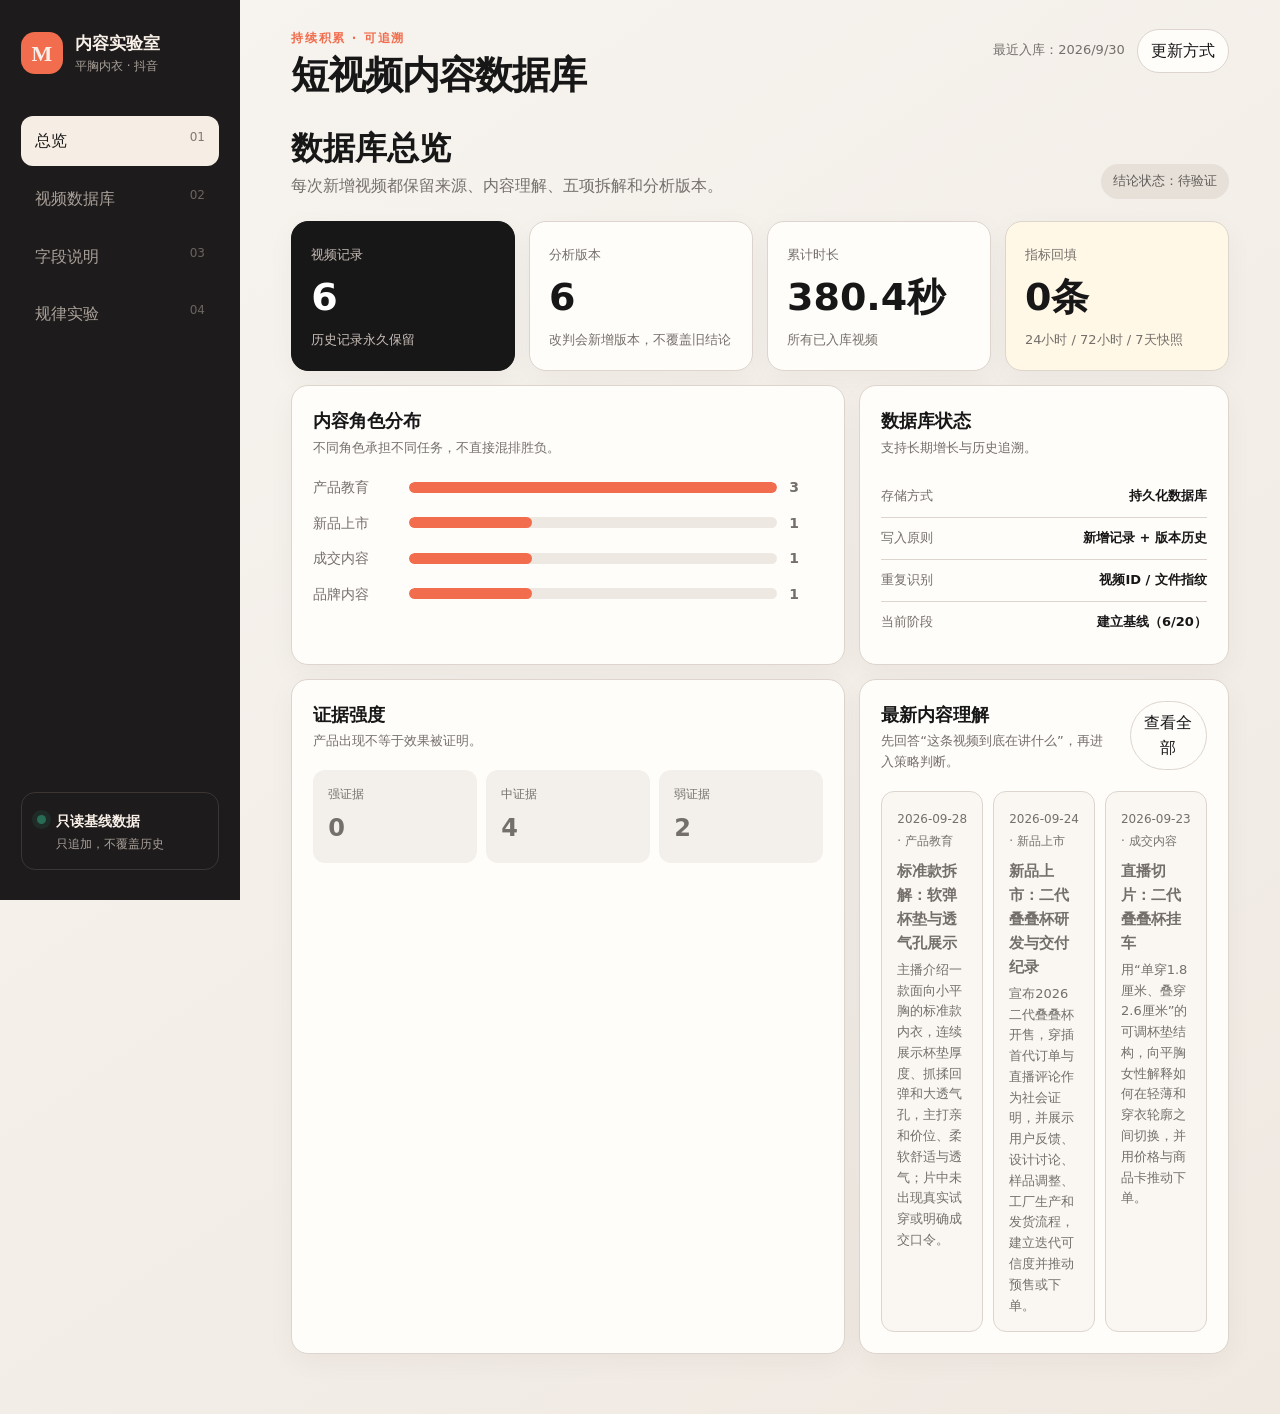
==== content-lab/index.html @ 4fa0233d "Add content lab GitHub Pages mirror" ====
<!doctype html>
<html lang="zh-CN">
<head>
  <meta charset="utf-8">
  <meta name="viewport" content="width=device-width,initial-scale=1">
  <meta name="description" content="平胸女士内衣短视频内容理解、数据沉淀与脚本实验数据库。">
  <title>平胸内衣内容实验室</title>
  <link rel="icon" type="image/svg+xml" href="data:image/svg+xml,%3Csvg xmlns='http://www.w3.org/2000/svg' viewBox='0 0 64 64'%3E%3Crect width='64' height='64' rx='15' fill='%23181718'/%3E%3Cpath d='M16 39c5-17 12-22 16-8 4-14 11-9 16 8' fill='none' stroke='%23ff7657' stroke-width='5' stroke-linecap='round'/%3E%3Ccircle cx='32' cy='45' r='3' fill='%23f3e7d9'/%3E%3C/svg%3E">
  <link rel="stylesheet" href="./styles.css">
</head>
<body>
  <a class="skip-link" href="#main">跳到主要内容</a>
  <div class="app-shell">
    <aside class="sidebar">
      <div class="brand"><div class="brand-mark">M</div><div><strong>内容实验室</strong><span>平胸内衣 · 抖音</span></div></div>
      <nav aria-label="主导航">
        <button class="nav-item active" data-view="overview"><span>总览</span><em>01</em></button>
        <button class="nav-item" data-view="videos"><span>视频数据库</span><em>02</em></button>
        <button class="nav-item" data-view="dictionary"><span>字段说明</span><em>03</em></button>
        <button class="nav-item" data-view="patterns"><span>规律实验</span><em>04</em></button>
      </nav>
      <div class="sidebar-note"><i></i><div><strong id="storageLabel">连接数据库中</strong><p>只追加，不覆盖历史</p></div></div>
    </aside>

    <main id="main">
      <header class="topbar">
        <div><p class="eyebrow">持续积累 · 可追溯</p><h1>短视频内容数据库</h1></div>
        <div class="top-actions"><span id="lastUpdated">读取最新数据…</span><button id="openGuide">更新方式</button></div>
      </header>

      <section class="view active" id="overview">
        <div class="section-heading"><div><h2>数据库总览</h2><p>每次新增视频都保留来源、内容理解、五项拆解和分析版本。</p></div><span class="pill" id="conclusionState">基线建立中</span></div>
        <div class="kpi-grid">
          <article class="kpi dark"><span>视频记录</span><strong id="videoCount">—</strong><p>历史记录永久保留</p></article>
          <article class="kpi"><span>分析版本</span><strong id="revisionCount">—</strong><p>改判会新增版本，不覆盖旧结论</p></article>
          <article class="kpi"><span>累计时长</span><strong id="durationTotal">—</strong><p>所有已入库视频</p></article>
          <article class="kpi warn"><span>指标回填</span><strong id="metricCount">—</strong><p>24小时 / 72小时 / 7天快照</p></article>
        </div>

        <div class="dashboard-grid">
          <article class="panel wide-panel"><div class="panel-head"><div><h3>内容角色分布</h3><p>不同角色承担不同任务，不直接混排胜负。</p></div></div><div id="roleChart" class="role-chart loading">正在读取…</div></article>
          <article class="panel"><div class="panel-head"><div><h3>数据库状态</h3><p>支持长期增长与历史追溯。</p></div></div><dl class="status-list"><div><dt>存储方式</dt><dd>持久化数据库</dd></div><div><dt>写入原则</dt><dd>新增记录 + 版本历史</dd></div><div><dt>重复识别</dt><dd>视频ID / 文件指纹</dd></div><div><dt>当前阶段</dt><dd id="stageValue">建立基线</dd></div></dl></article>
          <article class="panel"><div class="panel-head"><div><h3>证据强度</h3><p>产品出现不等于效果被证明。</p></div></div><div id="evidenceChart" class="evidence-chart loading">正在读取…</div></article>
          <article class="panel wide-panel"><div class="panel-head"><div><h3>最新内容理解</h3><p>先回答“这条视频到底在讲什么”，再进入策略判断。</p></div><button class="text-button" data-jump="videos">查看全部</button></div><div id="latestUnderstanding" class="latest-grid loading">正在读取…</div></article>
        </div>
      </section>

      <section class="view" id="videos">
        <div class="section-heading"><div><p class="eyebrow">一条视频一条主记录</p><h2>视频数据库</h2><p>观察事实、AI推断和未知项分开保存；前3秒与证明画面带时间码。</p></div></div>
        <div class="toolbar">
          <label class="search"><span>搜索</span><input id="searchInput" type="search" placeholder="视频ID、标题、内容、人群、卖点"></label>
          <label><span>内容角色</span><select id="roleFilter"><option value="">全部角色</option><option>成交内容</option><option>产品教育</option><option>品牌内容</option></select></label>
          <button id="searchButton" class="primary">查询</button>
        </div>
        <div class="video-layout"><div><div id="videoList" class="video-list loading">正在读取视频…</div><div class="pagination"><button id="prevPage">上一页</button><span id="pageInfo">第 1 页</span><button id="nextPage">下一页</button></div></div><aside id="videoDetail" class="video-detail"><div class="empty">请选择一条视频</div></aside></div>
      </section>

      <section class="view" id="dictionary">
        <div class="section-heading"><div><p class="eyebrow">排列顺序与判断口径</p><h2>每个数据为什么这样排</h2><p>先确认来源，再理解内容，随后区分事实与推断，最后用发布结果验证。</p></div></div>
        <div class="data-flow"><div><b>1</b><strong>来源身份</strong><span>是哪条视频，何时发布，是否重复</span></div><i></i><div><b>2</b><strong>内容理解</strong><span>它在讲什么，承担什么内容任务</span></div><i></i><div><b>3</b><strong>五项拆解</strong><span>品、人、钩子、证明、结果</span></div><i></i><div><b>4</b><strong>判断质量</strong><span>事实、推断、置信度、待确认</span></div><i></i><div><b>5</b><strong>效果验证</strong><span>留存、完播、点击、成交</span></div></div>
        <div id="dictionaryGrid" class="dictionary-grid"></div>
      </section>

      <section class="view" id="patterns">
        <div class="section-heading"><div><p class="eyebrow">只保存经验证的规律</p><h2>规律与脚本实验</h2><p>同类自有视频至少重复测试3次，才升级为“稳定有效”。</p></div><span class="pill">当前稳定规律 0</span></div>
        <div id="patternGrid" class="pattern-grid loading">正在读取…</div>
        <article class="panel rule"><h3>规律升级标准</h3><div class="ladder"><div class="active"><b>待验证</b><span>假设或1次测试</span></div><i></i><div><b>初步有效</b><span>至少2次同方向</span></div><i></i><div><b>稳定有效</b><span>至少3次可比测试</span></div><i></i><div><b>失效</b><span>重复测试不提升</span></div></div></article>
      </section>
    </main>
  </div>

  <dialog id="guideDialog"><button class="dialog-close" id="closeGuide" aria-label="关闭">×</button><p class="eyebrow">以后这样更新</p><h2>你发视频，我理解后追加进数据库</h2><ol><li>在当前聊天上传原视频，并尽量附来源链接、发布时间和公开数据。</li><li>我先判断视频在讲什么，再拆解商品、人群、前3秒、证明画面和目标结果。</li><li>分析完成后写入新记录；复核或补充指标时新增版本与快照，不覆盖历史。</li><li>刷新本网站即可看到最新数据库。</li></ol><p class="notice">网站不直接公开上传入口，避免未经复核的数据进入唯一可信库。原视频文件本身不复制到数据库；这里长期保存结构化分析、来源标识与效果数据。</p></dialog>
  <div id="toast" class="toast" role="status"></div>
  <script src="./app.js"></script>
</body>
</html>
---- content-lab/styles.css ----
:root{--ink:#181718;--muted:#746f6b;--paper:#f3efe9;--card:#fffdfa;--line:#ddd5cd;--orange:#f16d4d;--orange-soft:#ffe2d8;--pink:#dca5a8;--green:#286c56;--yellow:#eeb64b;--shadow:0 18px 50px rgba(44,31,24,.08);font-family:Inter,"PingFang SC","Microsoft YaHei",system-ui,sans-serif;color:var(--ink);background:var(--paper)}*{box-sizing:border-box}html{scroll-behavior:smooth}body{margin:0;min-width:320px;background:linear-gradient(145deg,#f7f4ef,#f0e9e2);font-size:16px;line-height:1.6}.skip-link{position:fixed;left:1rem;top:-5rem;background:#000;color:#fff;padding:.7rem 1rem;z-index:100}.skip-link:focus{top:1rem}.app-shell{display:grid;grid-template-columns:240px minmax(0,1fr);min-height:100vh}.sidebar{position:sticky;top:0;height:100vh;background:#1d1b1b;color:#f8f0e8;padding:30px 21px;display:flex;flex-direction:column}.brand{display:flex;gap:12px;align-items:center;margin-bottom:40px}.brand-mark{width:42px;height:42px;border-radius:14px;background:var(--orange);display:grid;place-items:center;font-family:Georgia,serif;font-size:22px;font-weight:700}.brand strong,.brand span{display:block}.brand strong{font-size:17px}.brand span{font-size:12px;color:#aaa19a}.sidebar nav{display:grid;gap:8px}.nav-item{border:0;background:transparent;color:#aaa19a;padding:12px 14px;border-radius:12px;font:inherit;text-align:left;display:flex;justify-content:space-between;cursor:pointer}.nav-item:hover,.nav-item:focus-visible{background:#2a2726;color:#fff}.nav-item.active{background:#f6eee5;color:#1d1b1b}.nav-item em{font-size:12px;font-style:normal;opacity:.55}.sidebar-note{margin-top:auto;border:1px solid #3b3634;border-radius:14px;padding:15px;display:flex;gap:10px}.sidebar-note i{width:9px;height:9px;border-radius:50%;background:var(--green);margin-top:7px;box-shadow:0 0 0 5px rgba(40,108,86,.2)}.sidebar-note strong{font-size:14px}.sidebar-note p{margin:1px 0 0;font-size:12px;color:#aaa19a}main{padding:29px 4vw 60px;max-width:1600px;width:100%}.topbar{display:flex;justify-content:space-between;align-items:flex-start;padding-bottom:26px}.eyebrow{margin:0 0 4px;font-size:12px;letter-spacing:.14em;text-transform:uppercase;color:var(--orange);font-weight:750}.topbar h1{margin:0;font-size:clamp(27px,3vw,40px);line-height:1.2;letter-spacing:-.03em}.top-actions{display:flex;align-items:center;gap:12px}.top-actions span{font-size:13px;color:var(--muted)}button,input,select{font:inherit}button{cursor:pointer}.top-actions button,.pagination button,.text-button{border:1px solid var(--line);background:var(--card);padding:8px 13px;border-radius:999px;color:var(--ink)}.view{display:none}.view.active{display:block}.section-heading{display:flex;justify-content:space-between;align-items:end;gap:20px;margin:4px 0 22px}.section-heading h2{font-size:clamp(24px,2.5vw,34px);line-height:1.25;margin:0 0 5px}.section-heading p{margin:0;color:var(--muted)}.pill{padding:7px 12px;border-radius:999px;background:#e6e0d9;color:#625c58;font-size:13px;white-space:nowrap}.kpi-grid{display:grid;grid-template-columns:repeat(4,1fr);gap:14px;margin-bottom:14px}.kpi,.panel{background:var(--card);border:1px solid var(--line);border-radius:17px;box-shadow:0 8px 28px rgba(44,31,24,.045)}.kpi{padding:19px;min-height:143px}.kpi.dark{background:var(--ink);color:#fff;border-color:var(--ink)}.kpi.warn{background:#fff8e7}.kpi>span{font-size:13px;color:var(--muted)}.kpi.dark>span,.kpi.dark p{color:#c8beb7}.kpi strong{display:block;font-size:38px;line-height:1.25;margin:8px 0}.kpi p{font-size:13px;color:var(--muted);margin:0}.dashboard-grid{display:grid;grid-template-columns:1.2fr .8fr;gap:14px}.panel{padding:21px}.wide-panel{min-width:0}.panel-head{display:flex;justify-content:space-between;gap:18px;align-items:flex-start;margin-bottom:18px}.panel-head h3,.rule h3{font-size:18px;margin:0}.panel-head p{font-size:13px;color:var(--muted);margin:2px 0 0}.role-chart{display:grid;gap:13px}.role-row{display:grid;grid-template-columns:84px minmax(100px,1fr) 34px;gap:12px;align-items:center;font-size:14px}.track{height:11px;background:#eee8e2;border-radius:999px;overflow:hidden}.bar{height:100%;min-width:8px;border-radius:999px;background:var(--orange)}.status-list{margin:0}.status-list div{display:flex;justify-content:space-between;gap:15px;border-top:1px solid var(--line);padding:10px 0}.status-list div:first-child{border-top:0}.status-list dt{color:var(--muted);font-size:13px}.status-list dd{margin:0;font-size:13px;font-weight:700}.evidence-chart{display:grid;grid-template-columns:repeat(3,1fr);gap:9px}.evidence-box{background:#f3efea;border-radius:12px;padding:15px}.evidence-box span,.evidence-box strong{display:block}.evidence-box span{font-size:12px;color:var(--muted)}.evidence-box strong{font-size:24px;margin-top:5px}.latest-grid{display:grid;grid-template-columns:repeat(3,1fr);gap:10px}.latest-card{border:1px solid var(--line);border-radius:13px;padding:15px;background:#faf7f3}.latest-card time{font-size:12px;color:var(--muted)}.latest-card h4{font-size:15px;margin:7px 0 5px}.latest-card p{font-size:13px;color:var(--muted);margin:0}.loading{color:var(--muted);font-size:14px}.toolbar{display:flex;align-items:end;gap:10px;flex-wrap:wrap;margin-bottom:16px}.toolbar label{display:grid;gap:5px}.toolbar label span{font-size:12px;color:var(--muted);font-weight:700}.search{min-width:min(420px,100%)}input,select{height:42px;border:1px solid var(--line);border-radius:10px;background:var(--card);padding:0 12px;color:var(--ink)}input:focus,select:focus{outline:3px solid rgba(241,109,77,.18);border-color:var(--orange)}.primary{height:42px;border:0;border-radius:10px;background:var(--ink);color:#fff;padding:0 18px}.video-layout{display:grid;grid-template-columns:minmax(330px,.78fr) minmax(460px,1.22fr);gap:16px;align-items:start}.video-list{display:grid;gap:9px}.video-card{display:grid;grid-template-columns:76px 1fr;gap:13px;text-align:left;width:100%;padding:11px;border:1px solid var(--line);border-radius:14px;background:var(--card);color:inherit}.video-card:hover,.video-card.active{border-color:var(--orange);box-shadow:0 8px 26px rgba(241,109,77,.1)}.video-card img{width:76px;height:98px;object-fit:cover;border-radius:8px;background:#e6e0da}.video-card-top{display:flex;justify-content:space-between;gap:9px;align-items:center}.role-tag{display:inline-block;font-size:12px;border-radius:999px;padding:3px 8px;background:var(--orange-soft);color:#963d28}.video-card time{font-size:12px;color:var(--muted)}.video-card h3{font-size:15px;line-height:1.4;margin:7px 0 3px}.video-card p{font-size:12px;color:var(--muted);margin:0}.pagination{display:flex;justify-content:center;align-items:center;gap:12px;margin:14px 0}.pagination span{font-size:13px;color:var(--muted)}.pagination button:disabled{opacity:.45;cursor:not-allowed}.video-detail{position:sticky;top:18px;background:var(--card);border:1px solid var(--line);border-radius:18px;padding:23px;box-shadow:var(--shadow);min-height:550px}.detail-head{display:flex;justify-content:space-between;gap:18px;border-bottom:1px solid var(--line);padding-bottom:17px}.detail-head h2{font-size:23px;margin:5px 0}.detail-head p{font-size:12px;color:var(--muted);margin:0}.confidence{text-align:right;white-space:nowrap}.confidence span{display:block;font-size:11px;color:var(--muted)}.confidence strong{color:#98652e}.understanding{margin:17px 0;background:var(--ink);color:#fff;border-radius:13px;padding:16px}.understanding span{font-size:11px;color:#d6cbc4}.understanding p{margin:5px 0 0;font-size:15px}.five-grid{display:grid;grid-template-columns:1fr 1fr;gap:9px}.five-item{background:#f4f0eb;padding:13px;border-radius:11px}.five-item.wide{grid-column:1/-1}.five-item span{font-size:11px;color:var(--orange);font-weight:750}.five-item p{font-size:13px;margin:4px 0 0}.evidence-strip{display:grid;grid-template-columns:repeat(3,1fr);gap:8px;margin:16px 0}.evidence-strip div{border:1px solid var(--line);border-radius:10px;padding:10px}.evidence-strip span,.evidence-strip strong{display:block}.evidence-strip span{font-size:11px;color:var(--muted)}.evidence-strip strong{font-size:13px}.detail-section{margin-top:15px}.detail-section h3{font-size:13px;margin:0 0 5px}.detail-section p{font-size:13px;color:#514b48;margin:0}.detail-section.alert{border-left:4px solid var(--yellow);background:#fff6e1;padding:12px}.history{margin-top:16px;border-top:1px solid var(--line);padding-top:13px}.history summary{font-size:13px;font-weight:700;cursor:pointer}.history li{font-size:12px;color:var(--muted);margin:6px 0}.data-flow{display:grid;grid-template-columns:1fr auto 1fr auto 1fr auto 1fr auto 1fr;align-items:center;margin:0 0 20px}.data-flow>div{background:var(--card);border:1px solid var(--line);border-radius:14px;padding:14px;min-height:125px}.data-flow b,.data-flow strong,.data-flow span{display:block}.data-flow b{font-family:Georgia,serif;color:var(--orange);font-size:20px}.data-flow span{font-size:12px;color:var(--muted);margin-top:4px}.data-flow>i{width:18px;height:1px;background:var(--line)}.dictionary-grid{display:grid;grid-template-columns:repeat(2,1fr);gap:11px}.field-card{background:var(--card);border:1px solid var(--line);border-radius:14px;padding:17px}.field-head{display:flex;justify-content:space-between;gap:12px}.field-head h3{font-size:16px;margin:0}.field-head span{font-size:11px;color:var(--orange);font-weight:700}.field-card>p{font-size:13px;color:var(--muted);margin:7px 0 11px}.field-meta{display:grid;grid-template-columns:1fr 1fr;gap:8px}.field-meta div{background:#f3efea;border-radius:8px;padding:8px}.field-meta small,.field-meta strong{display:block}.field-meta small{color:var(--muted)}.field-meta strong{font-size:12px;margin-top:2px}.pattern-grid{display:grid;grid-template-columns:repeat(3,1fr);gap:13px}.pattern-card{background:var(--card);border:1px solid var(--line);border-radius:16px;padding:19px}.pattern-top{display:flex;justify-content:space-between;align-items:center}.pattern-top code{font-size:11px;color:var(--muted)}.pattern-top span{font-size:11px;background:#fff0c8;color:#875b00;padding:4px 8px;border-radius:999px}.pattern-card h3{font-size:17px;margin:17px 0 6px}.pattern-card p{font-size:13px;color:var(--muted);min-height:64px}.pattern-card dl{margin:0}.pattern-card dl div{display:flex;justify-content:space-between;border-top:1px solid var(--line);padding:8px 0;font-size:12px}.pattern-card dt{color:var(--muted)}.pattern-card dd{margin:0;font-weight:700}.rule{margin-top:15px;background:var(--ink);color:#fff}.ladder{display:flex;align-items:center;margin-top:16px}.ladder div{border:1px solid #4d4744;border-radius:10px;padding:10px 12px;min-width:140px}.ladder div.active{background:var(--orange);border-color:var(--orange)}.ladder b,.ladder span{display:block}.ladder span{font-size:11px;color:#bbb2ac}.ladder .active span{color:#fff0e9}.ladder i{height:1px;background:#5b5552;flex:1}.empty{display:grid;place-items:center;min-height:180px;color:var(--muted)}dialog{width:min(570px,calc(100% - 32px));border:0;border-radius:20px;padding:30px;box-shadow:0 30px 90px rgba(0,0,0,.25)}dialog::backdrop{background:rgba(18,16,15,.62);backdrop-filter:blur(5px)}dialog h2{font-size:27px;line-height:1.25;margin:4px 0 17px}.dialog-close{position:absolute;right:15px;top:13px;border:0;background:#eee9e3;width:34px;height:34px;border-radius:50%;font-size:20px}.notice{background:#fff3d8;padding:12px;border-radius:10px;font-size:13px}.toast{display:none;position:fixed;right:18px;bottom:18px;background:#1d1b1b;color:#fff;padding:11px 14px;border-radius:10px;box-shadow:var(--shadow);font-size:13px}.toast.show{display:block}@media(max-width:1100px){.kpi-grid{grid-template-columns:repeat(2,1fr)}.dashboard-grid{grid-template-columns:1fr}.video-layout{grid-template-columns:1fr}.video-detail{position:static}.pattern-grid{grid-template-columns:1fr}.data-flow{grid-template-columns:1fr}.data-flow>i{width:1px;height:12px;justify-self:center}.latest-grid{grid-template-columns:1fr 1fr}}@media(max-width:760px){.app-shell{display:block}.sidebar{position:static;height:auto;padding:15px}.brand{margin-bottom:13px}.sidebar nav{display:flex;overflow-x:auto}.nav-item{min-width:max-content}.sidebar-note{display:none}main{padding:19px 15px 45px}.topbar{display:block}.top-actions{margin-top:13px;justify-content:space-between}.top-actions>span{display:none}.section-heading{display:block}.section-heading .pill{display:inline-block;margin-top:10px}.kpi-grid{grid-template-columns:1fr 1fr}.dictionary-grid{grid-template-columns:1fr}.latest-grid{grid-template-columns:1fr}.five-grid{grid-template-columns:1fr}.five-item.wide{grid-column:auto}.ladder{display:grid}.ladder i{width:1px;height:13px;justify-self:center}.toolbar>*{width:100%}.evidence-chart{grid-template-columns:1fr 1fr}.detail-head{display:block}.confidence{text-align:left;margin-top:8px}.field-meta{grid-template-columns:1fr}}@media(max-width:460px){.kpi-grid{grid-template-columns:1fr}.video-card{grid-template-columns:64px 1fr}.video-card img{width:64px;height:86px}.evidence-strip{grid-template-columns:1fr}}
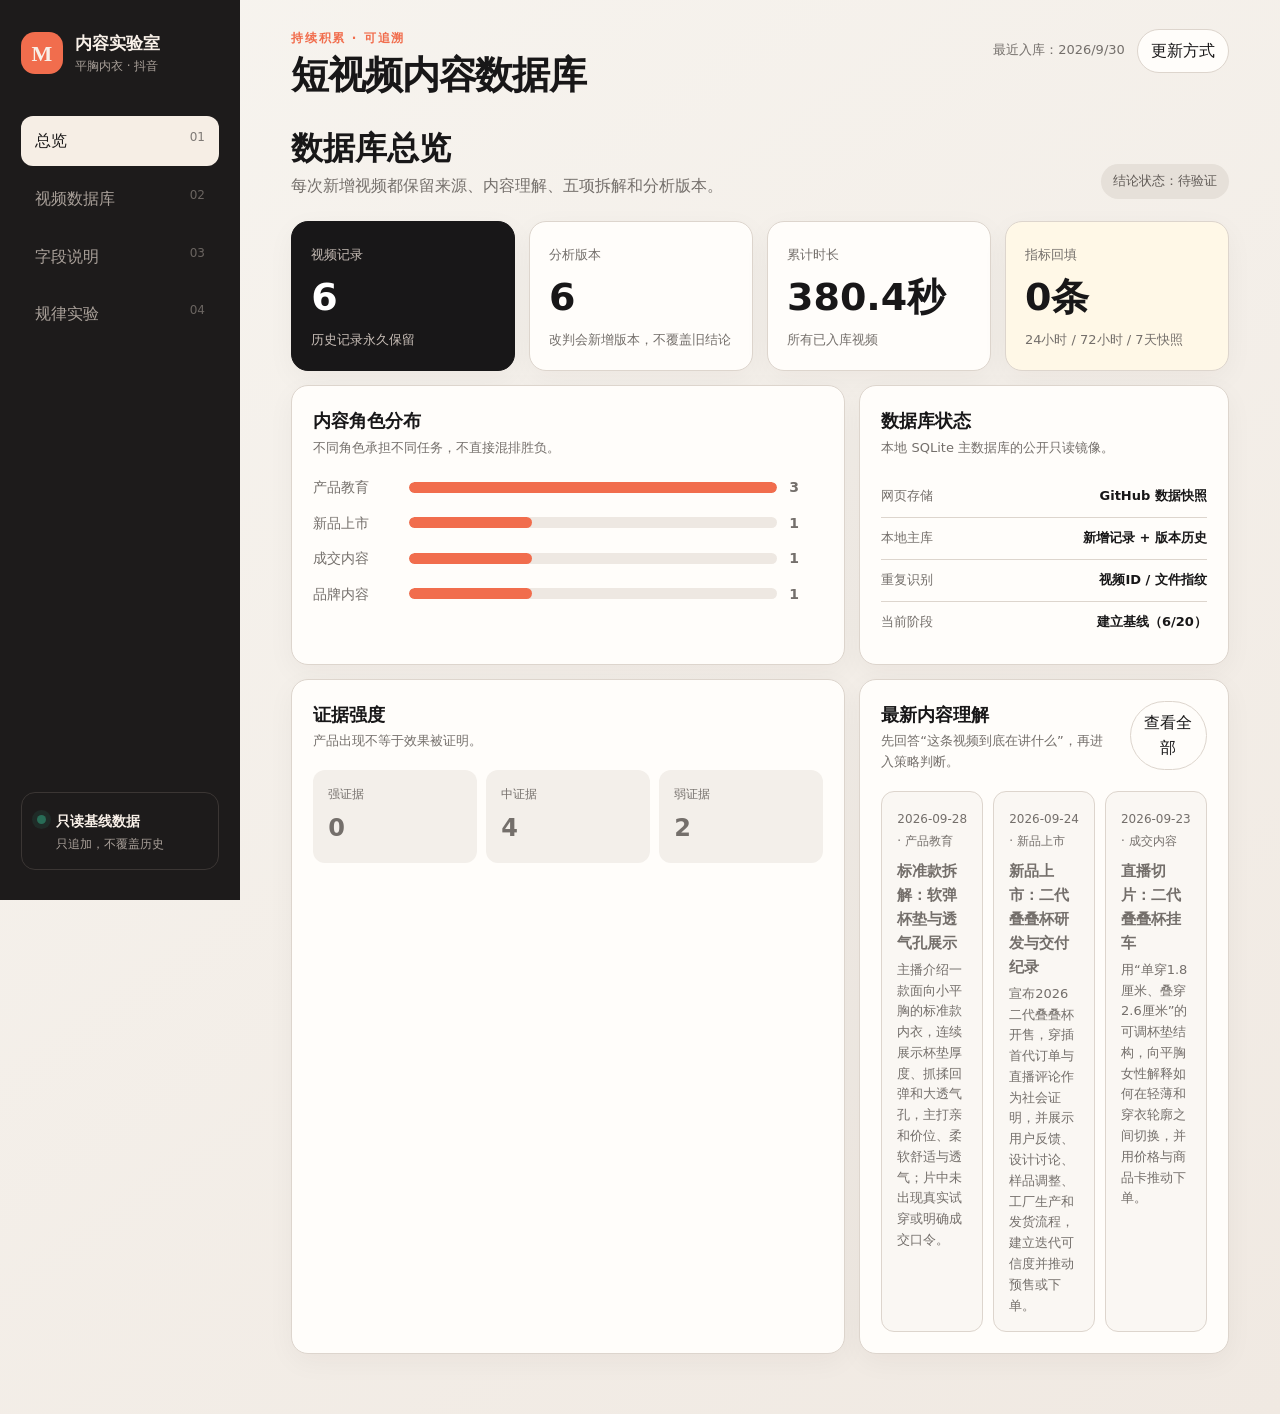
==== commit 0fe304cc: "Clarify GitHub Pages data mirror" ====
--- a/content-lab/index.html
+++ b/content-lab/index.html
@@ -39,7 +39,7 @@
 
         <div class="dashboard-grid">
           <article class="panel wide-panel"><div class="panel-head"><div><h3>内容角色分布</h3><p>不同角色承担不同任务，不直接混排胜负。</p></div></div><div id="roleChart" class="role-chart loading">正在读取…</div></article>
-          <article class="panel"><div class="panel-head"><div><h3>数据库状态</h3><p>支持长期增长与历史追溯。</p></div></div><dl class="status-list"><div><dt>存储方式</dt><dd>持久化数据库</dd></div><div><dt>写入原则</dt><dd>新增记录 + 版本历史</dd></div><div><dt>重复识别</dt><dd>视频ID / 文件指纹</dd></div><div><dt>当前阶段</dt><dd id="stageValue">建立基线</dd></div></dl></article>
+          <article class="panel"><div class="panel-head"><div><h3>数据库状态</h3><p>本地 SQLite 主数据库的公开只读镜像。</p></div></div><dl class="status-list"><div><dt>网页存储</dt><dd>GitHub 数据快照</dd></div><div><dt>本地主库</dt><dd>新增记录 + 版本历史</dd></div><div><dt>重复识别</dt><dd>视频ID / 文件指纹</dd></div><div><dt>当前阶段</dt><dd id="stageValue">建立基线</dd></div></dl></article>
           <article class="panel"><div class="panel-head"><div><h3>证据强度</h3><p>产品出现不等于效果被证明。</p></div></div><div id="evidenceChart" class="evidence-chart loading">正在读取…</div></article>
           <article class="panel wide-panel"><div class="panel-head"><div><h3>最新内容理解</h3><p>先回答“这条视频到底在讲什么”，再进入策略判断。</p></div><button class="text-button" data-jump="videos">查看全部</button></div><div id="latestUnderstanding" class="latest-grid loading">正在读取…</div></article>
         </div>
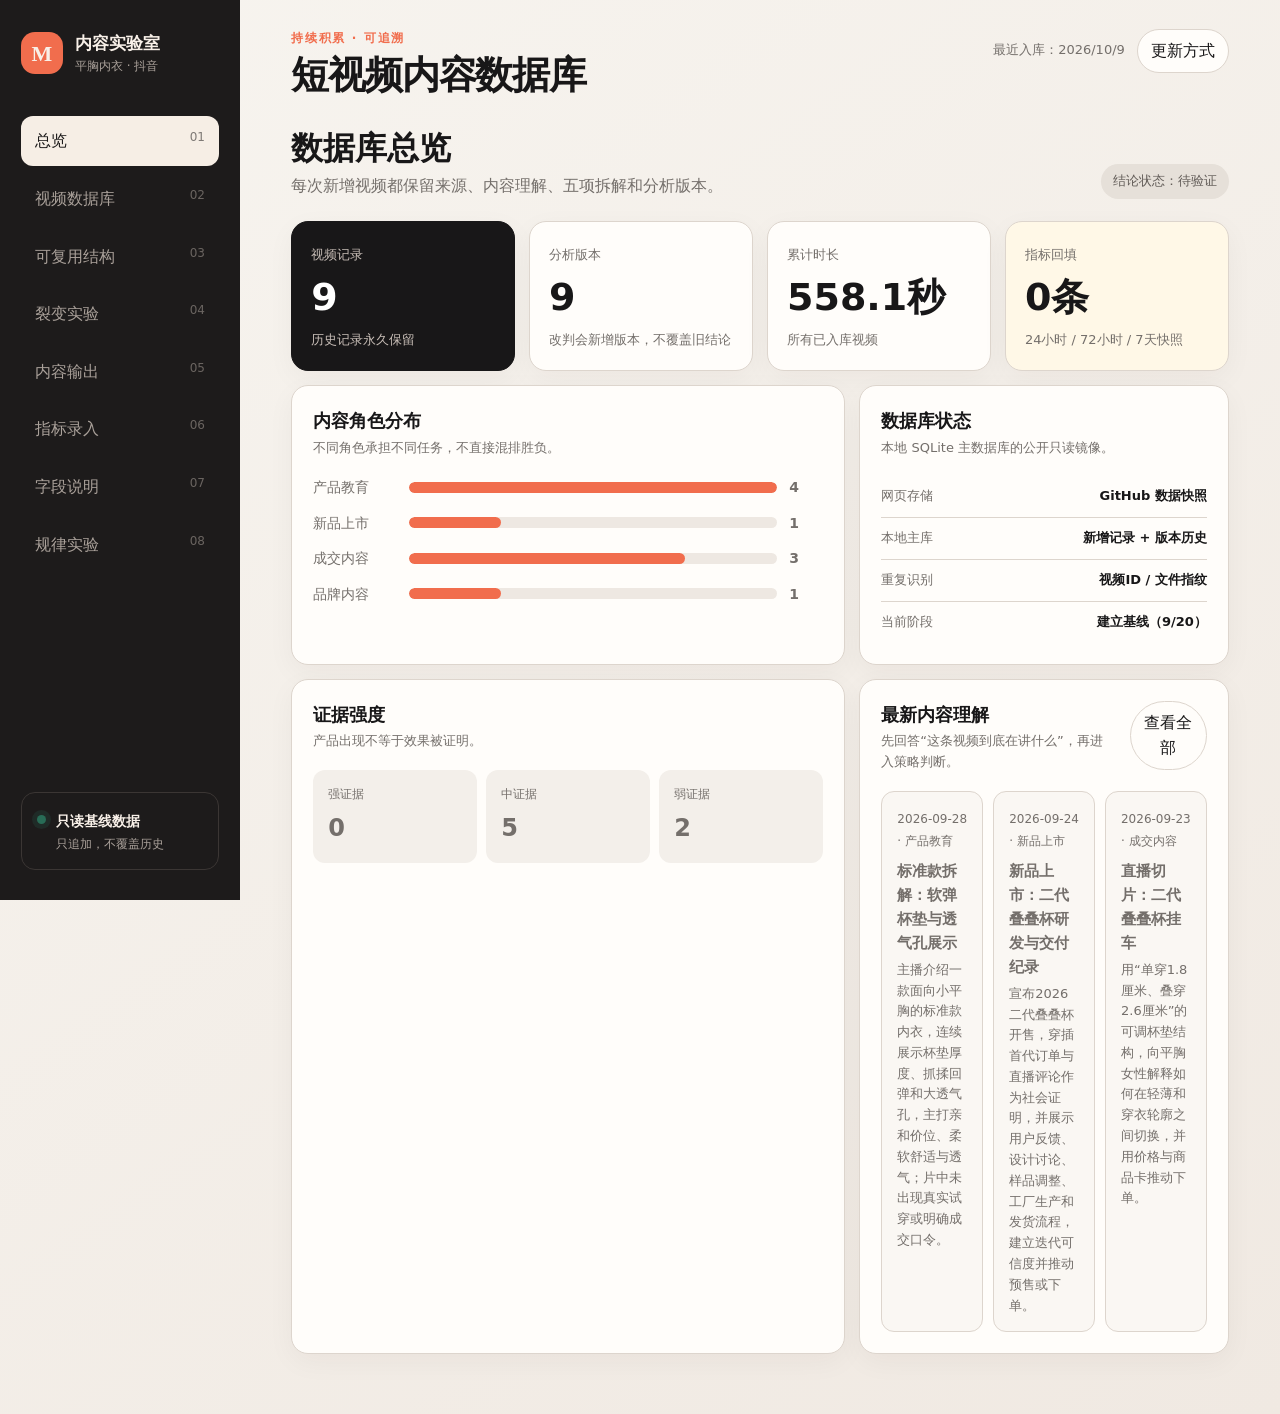
==== commit 654e08af: "Add data-driven content decision system" ====
--- a/content-lab/index.html
+++ b/content-lab/index.html
@@ -7,6 +7,7 @@
   <title>平胸内衣内容实验室</title>
   <link rel="icon" type="image/svg+xml" href="data:image/svg+xml,%3Csvg xmlns='http://www.w3.org/2000/svg' viewBox='0 0 64 64'%3E%3Crect width='64' height='64' rx='15' fill='%23181718'/%3E%3Cpath d='M16 39c5-17 12-22 16-8 4-14 11-9 16 8' fill='none' stroke='%23ff7657' stroke-width='5' stroke-linecap='round'/%3E%3Ccircle cx='32' cy='45' r='3' fill='%23f3e7d9'/%3E%3C/svg%3E">
   <link rel="stylesheet" href="./styles.css">
+  <link rel="stylesheet" href="./decision.css">
 </head>
 <body>
   <a class="skip-link" href="#main">跳到主要内容</a>
@@ -16,8 +17,12 @@
       <nav aria-label="主导航">
         <button class="nav-item active" data-view="overview"><span>总览</span><em>01</em></button>
         <button class="nav-item" data-view="videos"><span>视频数据库</span><em>02</em></button>
-        <button class="nav-item" data-view="dictionary"><span>字段说明</span><em>03</em></button>
-        <button class="nav-item" data-view="patterns"><span>规律实验</span><em>04</em></button>
+        <button class="nav-item" data-view="reuse"><span>可复用结构</span><em>03</em></button>
+        <button class="nav-item" data-view="variations"><span>裂变实验</span><em>04</em></button>
+        <button class="nav-item" data-view="outputs"><span>内容输出</span><em>05</em></button>
+        <button class="nav-item" data-view="metric-entry"><span>指标录入</span><em>06</em></button>
+        <button class="nav-item" data-view="dictionary"><span>字段说明</span><em>07</em></button>
+        <button class="nav-item" data-view="patterns"><span>规律实验</span><em>08</em></button>
       </nav>
       <div class="sidebar-note"><i></i><div><strong id="storageLabel">连接数据库中</strong><p>只追加，不覆盖历史</p></div></div>
     </aside>
@@ -44,6 +49,11 @@
           <article class="panel wide-panel"><div class="panel-head"><div><h3>最新内容理解</h3><p>先回答“这条视频到底在讲什么”，再进入策略判断。</p></div><button class="text-button" data-jump="videos">查看全部</button></div><div id="latestUnderstanding" class="latest-grid loading">正在读取…</div></article>
         </div>
       </section>
+
+      <section class="view" id="reuse"><div class="section-heading"><div><p class="eyebrow">目标一 · 判断能否复用</p><h2>可复用结构</h2><p>只在同内容角色、同数据窗口内比较；样本不足时只保留假设。</p></div><span class="pill">至少3条同类视频</span></div><div id="reuseGrid" class="decision-grid loading">正在计算…</div></section>
+      <section class="view" id="variations"><div class="section-heading"><div><p class="eyebrow">目标二 · 单变量裂变</p><h2>裂变实验</h2><p>每次只替换人群、钩子、产品判断、证明镜头或成交承接中的一个变量。</p></div><span class="pill">A/B各至少3条</span></div><div id="experimentGrid" class="experiment-grid loading">正在生成…</div><h3 class="subsection-title">待验证的裂变方向</h3><div id="variationGrid" class="decision-grid compact loading">正在生成…</div></section>
+      <section class="view" id="outputs"><div class="section-heading"><div><p class="eyebrow">目标三 · 形成下一批内容</p><h2>选题与脚本建议</h2><p>已验证规律才标记为推荐拍摄；单条证据只生成测试稿。</p></div><span class="pill">不把假设当结论</span></div><div id="outputGrid" class="output-grid loading">正在生成…</div></section>
+      <section class="view" id="metric-entry"><div class="section-heading"><div><p class="eyebrow">24小时初判 · 72小时复核 · 7天定论</p><h2>指标录入与批量校验</h2><p>公开网页不直接写入主库；在此整理并校验数据，导出后由本地主库追加入库。</p></div><span class="pill" id="draftCount">0条待导出</span></div><div class="metric-layout"><form id="metricForm" class="panel metric-form"><h3>单条补录</h3><label>视频<select name="video_id" id="metricVideo" required></select></label><div class="form-row"><label>数据窗口<select name="checkpoint"><option value="24h">24小时</option><option value="72h">72小时</option><option value="7d">7天</option></select></label><label>采集时间<input name="captured_at" type="datetime-local" required></label></div><div id="metricFields" class="metric-fields"></div><label>流量说明<textarea name="traffic_note" placeholder="自然流/投流、发布时间、优惠、主播变化等"></textarea></label><button class="primary" type="submit">加入待导出数据</button><p id="metricMessage" class="form-message"></p></form><article class="panel import-panel"><h3>Excel / CSV批量导入</h3><p>请先另存为CSV。模板必须包含视频ID、数据窗口和采集时间；合法行与错误行会分别显示。</p><input id="metricFile" type="file" accept=".csv,text/csv"><div id="importResult" class="import-result">尚未选择文件</div><div class="import-actions"><button id="downloadTemplate" class="text-button">下载CSV模板</button><button id="exportDrafts" class="primary">导出已校验数据</button></div></article></div></section>
 
       <section class="view" id="videos">
         <div class="section-heading"><div><p class="eyebrow">一条视频一条主记录</p><h2>视频数据库</h2><p>观察事实、AI推断和未知项分开保存；前3秒与证明画面带时间码。</p></div></div>
@@ -72,5 +82,6 @@
   <dialog id="guideDialog"><button class="dialog-close" id="closeGuide" aria-label="关闭">×</button><p class="eyebrow">以后这样更新</p><h2>你发视频，我理解后追加进数据库</h2><ol><li>在当前聊天上传原视频，并尽量附来源链接、发布时间和公开数据。</li><li>我先判断视频在讲什么，再拆解商品、人群、前3秒、证明画面和目标结果。</li><li>分析完成后写入新记录；复核或补充指标时新增版本与快照，不覆盖历史。</li><li>刷新本网站即可看到最新数据库。</li></ol><p class="notice">网站不直接公开上传入口，避免未经复核的数据进入唯一可信库。原视频文件本身不复制到数据库；这里长期保存结构化分析、来源标识与效果数据。</p></dialog>
   <div id="toast" class="toast" role="status"></div>
   <script src="./app.js"></script>
+  <script src="./decision-ui.js"></script>
 </body>
 </html>
--- a/content-lab/decision.css
+++ b/content-lab/decision.css
@@ -0,0 +1 @@
+.decision-grid{display:grid;grid-template-columns:repeat(2,minmax(0,1fr));gap:14px}.decision-grid.compact{grid-template-columns:repeat(3,minmax(0,1fr))}.decision-card,.experiment-card,.output-card{background:var(--card);border:1px solid var(--line);border-radius:16px;padding:18px;box-shadow:0 8px 28px rgba(44,31,24,.045)}.decision-top{display:flex;align-items:center;justify-content:space-between;gap:12px}.decision-top>span{font-size:12px;color:var(--muted)}.status{font-size:12px;padding:4px 9px;border-radius:999px}.status.pending{background:#fff1ca;color:#7b5700}.status.good{background:#dff3e9;color:#176045}.status.bad{background:#ffe1df;color:#913a32}.status.candidate{background:#e1ecff;color:#305999}.decision-card h3,.experiment-card h3,.output-card h3{font-size:18px;margin:14px 0 8px}.decision-chain{color:#443f3c;font-weight:650}.decision-card dl{margin:14px 0 0}.decision-card dl div{display:flex;justify-content:space-between;gap:18px;border-top:1px solid var(--line);padding:8px 0}.decision-card dt{font-size:12px;color:var(--muted)}.decision-card dd{font-size:12px;text-align:right;margin:0;font-weight:700}.decision-card aside,.challenge-box{margin-top:12px;padding:11px;border-radius:10px;background:#fff5dc;color:#72520b;font-size:12px}.compact-card p{font-size:13px;margin:7px 0}.compact-card footer,.experiment-card footer,.output-card footer{border-top:1px solid var(--line);margin-top:12px;padding-top:10px;font-size:12px;color:var(--muted)}.experiment-grid,.output-grid{display:grid;grid-template-columns:repeat(3,minmax(0,1fr));gap:14px}.experiment-card>p{font-size:13px}.challenge{background:#fff5dc;padding:10px;border-radius:9px}.ab-grid{display:grid;grid-template-columns:1fr 1fr;gap:8px}.ab-grid>div{background:#f3efea;border-radius:10px;padding:10px}.ab-grid b,.ab-grid span{display:block}.ab-grid span{font-size:12px;margin-top:4px}.subsection-title{font-size:20px;margin:28px 0 13px}.output-card ol{padding:0;margin:12px 0;list-style:none}.output-card li{display:grid;grid-template-columns:76px 1fr;gap:10px;border-top:1px solid var(--line);padding:9px 0}.output-card li b{font-size:12px;color:var(--orange)}.output-card li span{font-size:13px}.metric-layout{display:grid;grid-template-columns:1.1fr .9fr;gap:14px}.metric-form label{display:grid;gap:5px;font-size:12px;font-weight:700;color:var(--muted);margin-bottom:10px}.metric-form textarea{min-height:82px;border:1px solid var(--line);border-radius:10px;padding:10px;font:inherit;resize:vertical}.form-row{display:grid;grid-template-columns:1fr 1fr;gap:10px}.metric-fields{display:grid;grid-template-columns:repeat(3,1fr);gap:8px}.form-message{font-size:13px;color:var(--orange)}.import-panel>p{font-size:13px;color:var(--muted)}.import-result{margin:14px 0;background:#f3efea;border-radius:10px;padding:13px;min-height:80px;font-size:13px}.import-result ul{padding-left:18px}.import-actions{display:flex;gap:8px;flex-wrap:wrap}.video-decision{border-top:1px solid var(--line);margin-top:18px;padding-top:17px}.video-decision h3{font-size:15px;margin:15px 0 8px}.feature-tags{display:flex;flex-wrap:wrap;gap:6px}.feature-tags span{font-size:12px;background:#f1ebe5;border-radius:999px;padding:5px 9px}.data-empty{background:#fff5dc;color:#72520b;padding:11px;border-radius:9px;font-size:13px}.snapshot-table>div{display:grid;grid-template-columns:50px repeat(4,1fr);gap:6px;border-top:1px solid var(--line);padding:8px 0;font-size:12px}.mini-decisions{display:grid;grid-template-columns:repeat(3,1fr);gap:7px}.mini-decisions>div{background:#f3efea;border-radius:9px;padding:9px}.mini-decisions b,.mini-decisions span{display:block}.mini-decisions b{font-size:12px;color:var(--orange)}.mini-decisions span{font-size:12px;margin-top:3px}.challenge-box p{margin:4px 0 0}@media(max-width:1100px){.decision-grid.compact,.experiment-grid,.output-grid{grid-template-columns:1fr 1fr}.metric-layout{grid-template-columns:1fr}}@media(max-width:760px){.decision-grid,.decision-grid.compact,.experiment-grid,.output-grid{grid-template-columns:1fr}.metric-fields{grid-template-columns:1fr 1fr}.form-row{grid-template-columns:1fr}.mini-decisions{grid-template-columns:1fr}.snapshot-table>div{grid-template-columns:1fr 1fr}.sidebar nav{flex-wrap:nowrap}}
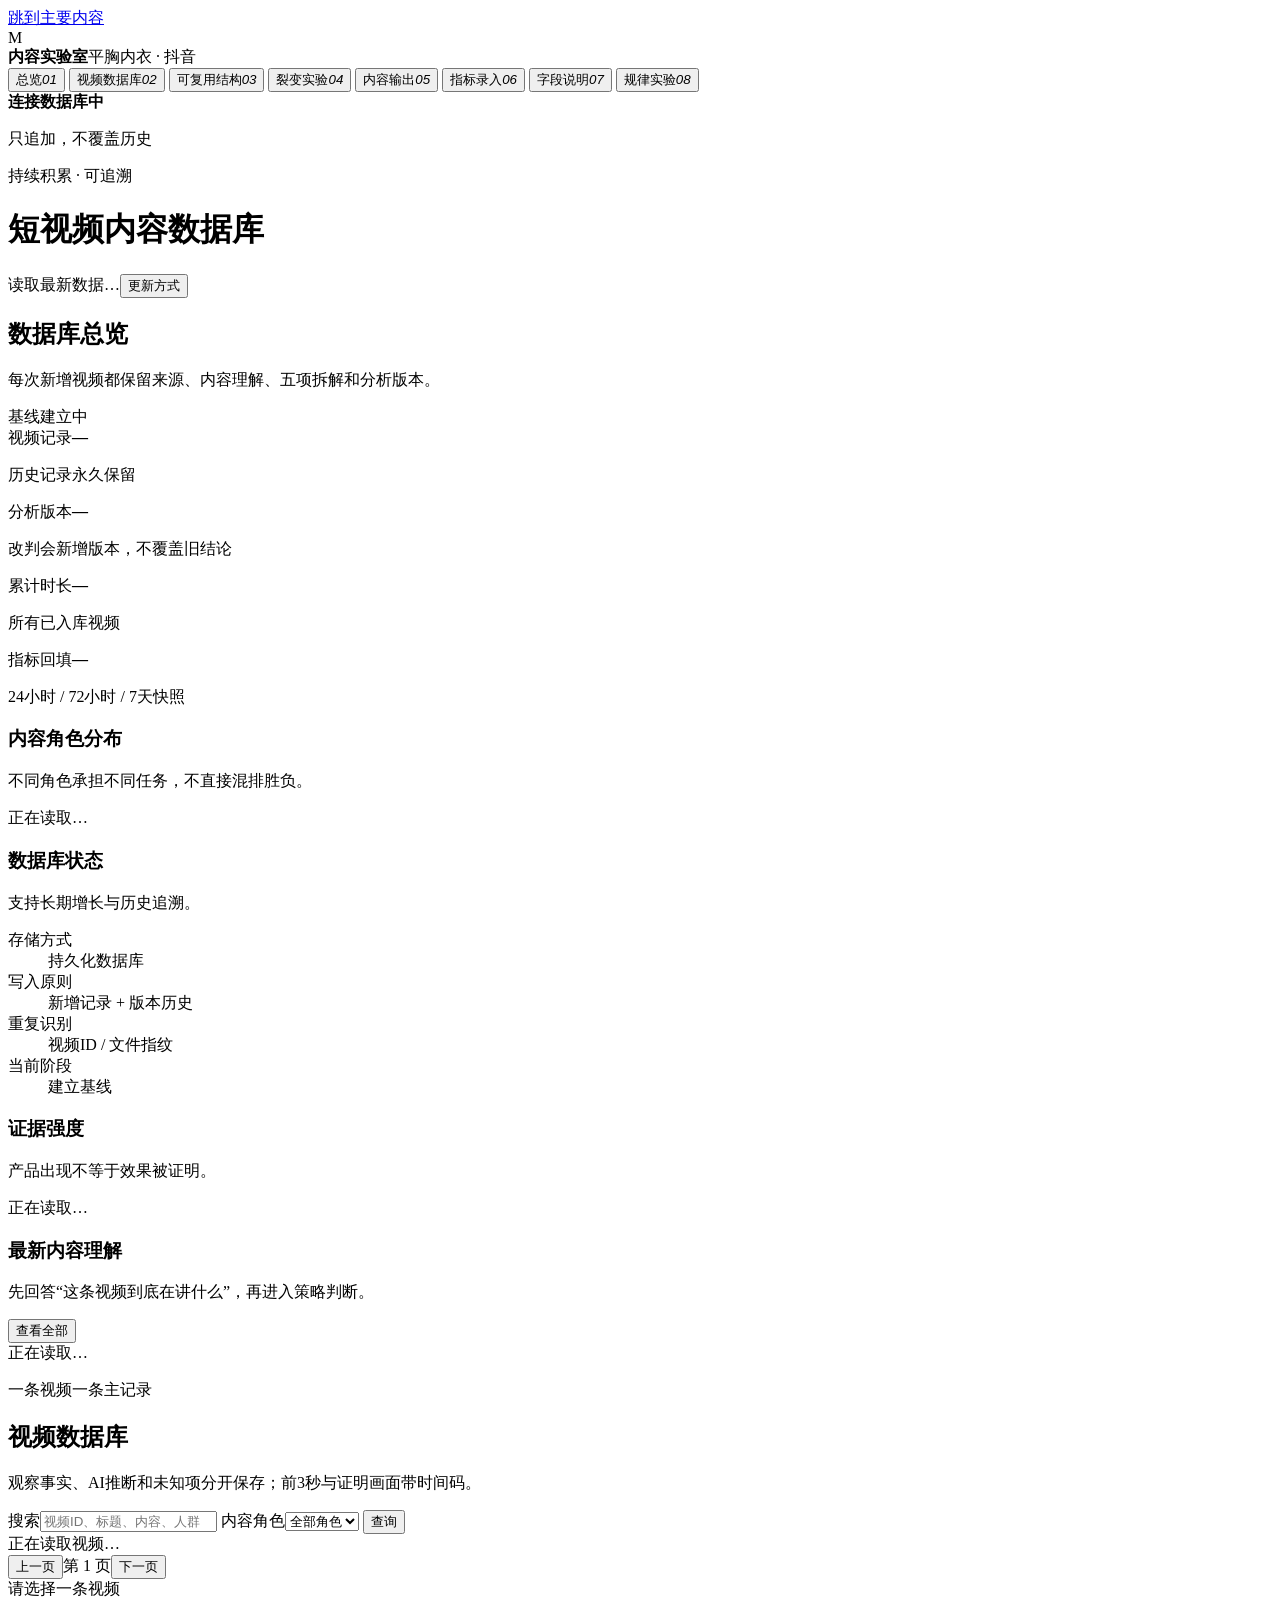
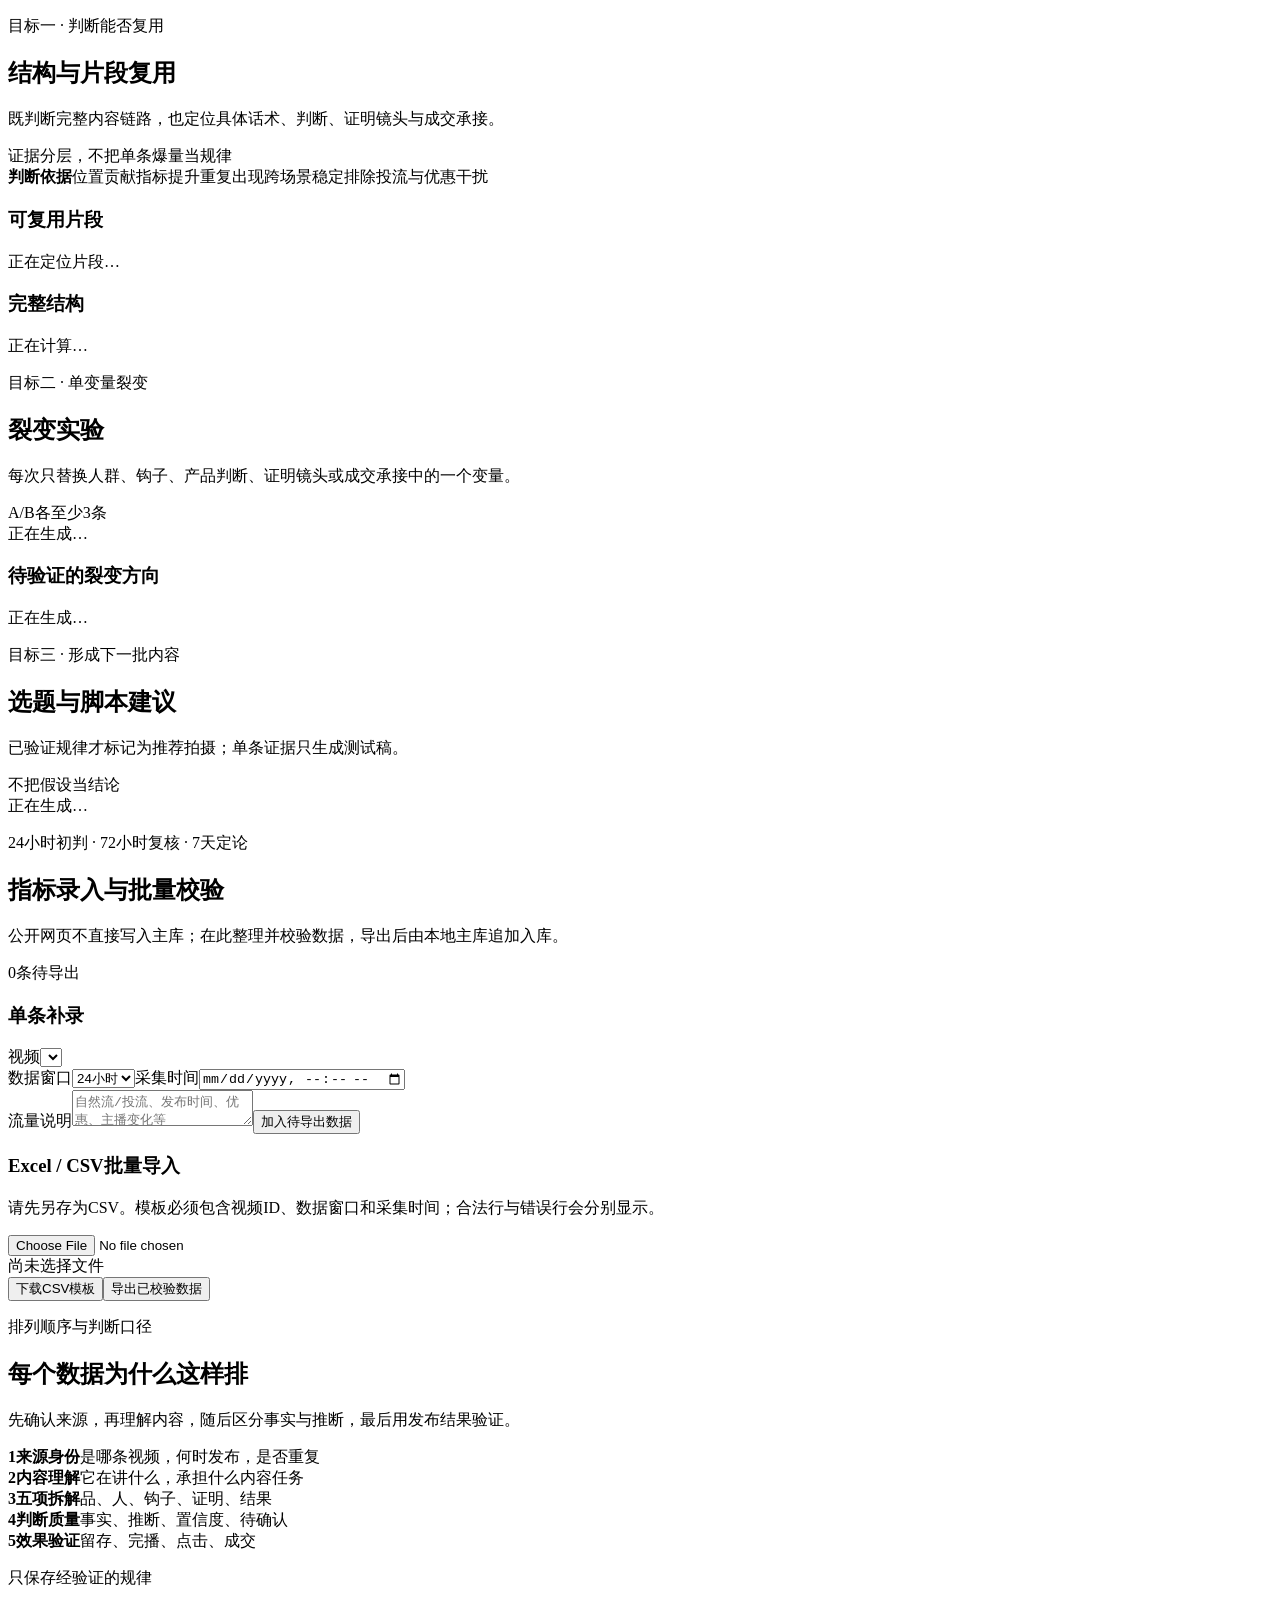
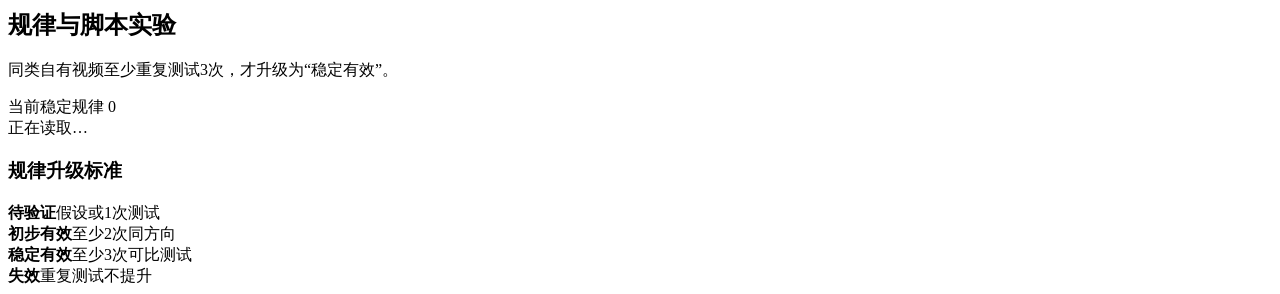
==== commit 88fecff9: "扩展可复用判断至片段级证据" ====
--- a/content-lab/index.html
+++ b/content-lab/index.html
@@ -6,8 +6,7 @@
   <meta name="description" content="平胸女士内衣短视频内容理解、数据沉淀与脚本实验数据库。">
   <title>平胸内衣内容实验室</title>
   <link rel="icon" type="image/svg+xml" href="data:image/svg+xml,%3Csvg xmlns='http://www.w3.org/2000/svg' viewBox='0 0 64 64'%3E%3Crect width='64' height='64' rx='15' fill='%23181718'/%3E%3Cpath d='M16 39c5-17 12-22 16-8 4-14 11-9 16 8' fill='none' stroke='%23ff7657' stroke-width='5' stroke-linecap='round'/%3E%3Ccircle cx='32' cy='45' r='3' fill='%23f3e7d9'/%3E%3C/svg%3E">
-  <link rel="stylesheet" href="./styles.css">
-  <link rel="stylesheet" href="./decision.css">
+  <link rel="stylesheet" href="/styles.css">
 </head>
 <body>
   <a class="skip-link" href="#main">跳到主要内容</a>
@@ -44,16 +43,11 @@
 
         <div class="dashboard-grid">
           <article class="panel wide-panel"><div class="panel-head"><div><h3>内容角色分布</h3><p>不同角色承担不同任务，不直接混排胜负。</p></div></div><div id="roleChart" class="role-chart loading">正在读取…</div></article>
-          <article class="panel"><div class="panel-head"><div><h3>数据库状态</h3><p>本地 SQLite 主数据库的公开只读镜像。</p></div></div><dl class="status-list"><div><dt>网页存储</dt><dd>GitHub 数据快照</dd></div><div><dt>本地主库</dt><dd>新增记录 + 版本历史</dd></div><div><dt>重复识别</dt><dd>视频ID / 文件指纹</dd></div><div><dt>当前阶段</dt><dd id="stageValue">建立基线</dd></div></dl></article>
+          <article class="panel"><div class="panel-head"><div><h3>数据库状态</h3><p>支持长期增长与历史追溯。</p></div></div><dl class="status-list"><div><dt>存储方式</dt><dd>持久化数据库</dd></div><div><dt>写入原则</dt><dd>新增记录 + 版本历史</dd></div><div><dt>重复识别</dt><dd>视频ID / 文件指纹</dd></div><div><dt>当前阶段</dt><dd id="stageValue">建立基线</dd></div></dl></article>
           <article class="panel"><div class="panel-head"><div><h3>证据强度</h3><p>产品出现不等于效果被证明。</p></div></div><div id="evidenceChart" class="evidence-chart loading">正在读取…</div></article>
           <article class="panel wide-panel"><div class="panel-head"><div><h3>最新内容理解</h3><p>先回答“这条视频到底在讲什么”，再进入策略判断。</p></div><button class="text-button" data-jump="videos">查看全部</button></div><div id="latestUnderstanding" class="latest-grid loading">正在读取…</div></article>
         </div>
       </section>
-
-      <section class="view" id="reuse"><div class="section-heading"><div><p class="eyebrow">目标一 · 判断能否复用</p><h2>可复用结构</h2><p>只在同内容角色、同数据窗口内比较；样本不足时只保留假设。</p></div><span class="pill">至少3条同类视频</span></div><div id="reuseGrid" class="decision-grid loading">正在计算…</div></section>
-      <section class="view" id="variations"><div class="section-heading"><div><p class="eyebrow">目标二 · 单变量裂变</p><h2>裂变实验</h2><p>每次只替换人群、钩子、产品判断、证明镜头或成交承接中的一个变量。</p></div><span class="pill">A/B各至少3条</span></div><div id="experimentGrid" class="experiment-grid loading">正在生成…</div><h3 class="subsection-title">待验证的裂变方向</h3><div id="variationGrid" class="decision-grid compact loading">正在生成…</div></section>
-      <section class="view" id="outputs"><div class="section-heading"><div><p class="eyebrow">目标三 · 形成下一批内容</p><h2>选题与脚本建议</h2><p>已验证规律才标记为推荐拍摄；单条证据只生成测试稿。</p></div><span class="pill">不把假设当结论</span></div><div id="outputGrid" class="output-grid loading">正在生成…</div></section>
-      <section class="view" id="metric-entry"><div class="section-heading"><div><p class="eyebrow">24小时初判 · 72小时复核 · 7天定论</p><h2>指标录入与批量校验</h2><p>公开网页不直接写入主库；在此整理并校验数据，导出后由本地主库追加入库。</p></div><span class="pill" id="draftCount">0条待导出</span></div><div class="metric-layout"><form id="metricForm" class="panel metric-form"><h3>单条补录</h3><label>视频<select name="video_id" id="metricVideo" required></select></label><div class="form-row"><label>数据窗口<select name="checkpoint"><option value="24h">24小时</option><option value="72h">72小时</option><option value="7d">7天</option></select></label><label>采集时间<input name="captured_at" type="datetime-local" required></label></div><div id="metricFields" class="metric-fields"></div><label>流量说明<textarea name="traffic_note" placeholder="自然流/投流、发布时间、优惠、主播变化等"></textarea></label><button class="primary" type="submit">加入待导出数据</button><p id="metricMessage" class="form-message"></p></form><article class="panel import-panel"><h3>Excel / CSV批量导入</h3><p>请先另存为CSV。模板必须包含视频ID、数据窗口和采集时间；合法行与错误行会分别显示。</p><input id="metricFile" type="file" accept=".csv,text/csv"><div id="importResult" class="import-result">尚未选择文件</div><div class="import-actions"><button id="downloadTemplate" class="text-button">下载CSV模板</button><button id="exportDrafts" class="primary">导出已校验数据</button></div></article></div></section>
 
       <section class="view" id="videos">
         <div class="section-heading"><div><p class="eyebrow">一条视频一条主记录</p><h2>视频数据库</h2><p>观察事实、AI推断和未知项分开保存；前3秒与证明画面带时间码。</p></div></div>
@@ -64,6 +58,14 @@
         </div>
         <div class="video-layout"><div><div id="videoList" class="video-list loading">正在读取视频…</div><div class="pagination"><button id="prevPage">上一页</button><span id="pageInfo">第 1 页</span><button id="nextPage">下一页</button></div></div><aside id="videoDetail" class="video-detail"><div class="empty">请选择一条视频</div></aside></div>
       </section>
+
+      <section class="view" id="reuse"><div class="section-heading"><div><p class="eyebrow">目标一 · 判断能否复用</p><h2>结构与片段复用</h2><p>既判断完整内容链路，也定位具体话术、判断、证明镜头与成交承接。</p></div><span class="pill">证据分层，不把单条爆量当规律</span></div><div class="reuse-method"><b>判断依据</b><span>位置贡献</span><span>指标提升</span><span>重复出现</span><span>跨场景稳定</span><span>排除投流与优惠干扰</span></div><h3 class="subsection-title">可复用片段</h3><div id="fragmentGrid" class="decision-grid loading">正在定位片段…</div><h3 class="subsection-title">完整结构</h3><div id="reuseGrid" class="decision-grid loading">正在计算…</div></section>
+
+      <section class="view" id="variations"><div class="section-heading"><div><p class="eyebrow">目标二 · 单变量裂变</p><h2>裂变实验</h2><p>每次只替换人群、钩子、产品判断、证明镜头或成交承接中的一个变量。</p></div><span class="pill">A/B各至少3条</span></div><div id="experimentGrid" class="experiment-grid loading">正在生成…</div><h3 class="subsection-title">待验证的裂变方向</h3><div id="variationGrid" class="decision-grid compact loading">正在生成…</div></section>
+
+      <section class="view" id="outputs"><div class="section-heading"><div><p class="eyebrow">目标三 · 形成下一批内容</p><h2>选题与脚本建议</h2><p>已验证规律才标记为推荐拍摄；单条证据只生成测试稿。</p></div><span class="pill">不把假设当结论</span></div><div id="outputGrid" class="output-grid loading">正在生成…</div></section>
+
+      <section class="view" id="metric-entry"><div class="section-heading"><div><p class="eyebrow">24小时初判 · 72小时复核 · 7天定论</p><h2>指标录入与批量校验</h2><p>公开网页不直接写入主库；在此整理并校验数据，导出后由本地主库追加入库。</p></div><span class="pill" id="draftCount">0条待导出</span></div><div class="metric-layout"><form id="metricForm" class="panel metric-form"><h3>单条补录</h3><label>视频<select name="video_id" id="metricVideo" required></select></label><div class="form-row"><label>数据窗口<select name="checkpoint"><option value="24h">24小时</option><option value="72h">72小时</option><option value="7d">7天</option></select></label><label>采集时间<input name="captured_at" type="datetime-local" required></label></div><div id="metricFields" class="metric-fields"></div><label>流量说明<textarea name="traffic_note" placeholder="自然流/投流、发布时间、优惠、主播变化等"></textarea></label><button class="primary" type="submit">加入待导出数据</button><p id="metricMessage" class="form-message"></p></form><article class="panel import-panel"><h3>Excel / CSV批量导入</h3><p>请先另存为CSV。模板必须包含视频ID、数据窗口和采集时间；合法行与错误行会分别显示。</p><input id="metricFile" type="file" accept=".csv,text/csv"><div id="importResult" class="import-result">尚未选择文件</div><div class="import-actions"><button id="downloadTemplate" class="text-button">下载CSV模板</button><button id="exportDrafts" class="primary">导出已校验数据</button></div></article></div></section>
 
       <section class="view" id="dictionary">
         <div class="section-heading"><div><p class="eyebrow">排列顺序与判断口径</p><h2>每个数据为什么这样排</h2><p>先确认来源，再理解内容，随后区分事实与推断，最后用发布结果验证。</p></div></div>
@@ -81,7 +83,6 @@
 
   <dialog id="guideDialog"><button class="dialog-close" id="closeGuide" aria-label="关闭">×</button><p class="eyebrow">以后这样更新</p><h2>你发视频，我理解后追加进数据库</h2><ol><li>在当前聊天上传原视频，并尽量附来源链接、发布时间和公开数据。</li><li>我先判断视频在讲什么，再拆解商品、人群、前3秒、证明画面和目标结果。</li><li>分析完成后写入新记录；复核或补充指标时新增版本与快照，不覆盖历史。</li><li>刷新本网站即可看到最新数据库。</li></ol><p class="notice">网站不直接公开上传入口，避免未经复核的数据进入唯一可信库。原视频文件本身不复制到数据库；这里长期保存结构化分析、来源标识与效果数据。</p></dialog>
   <div id="toast" class="toast" role="status"></div>
-  <script src="./app.js"></script>
-  <script src="./decision-ui.js"></script>
+  <script src="/app.js"></script>
 </body>
 </html>
